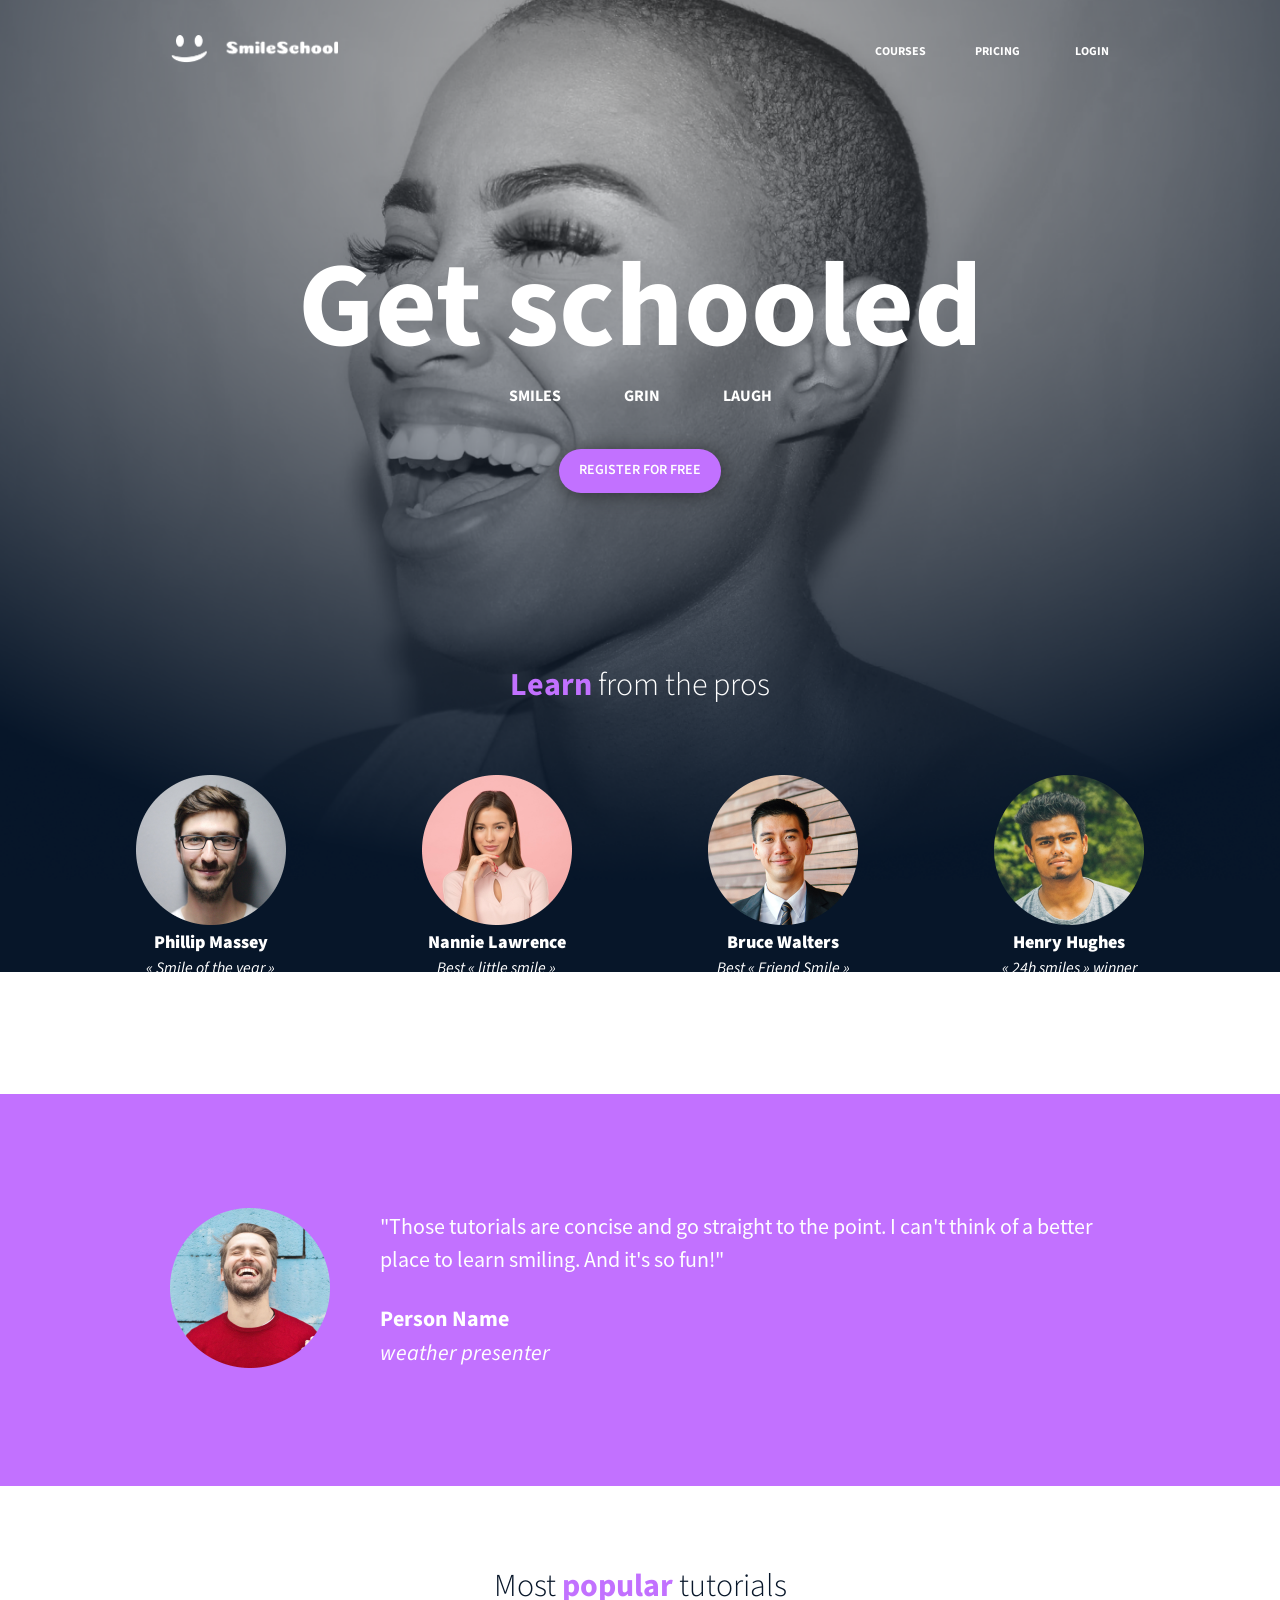
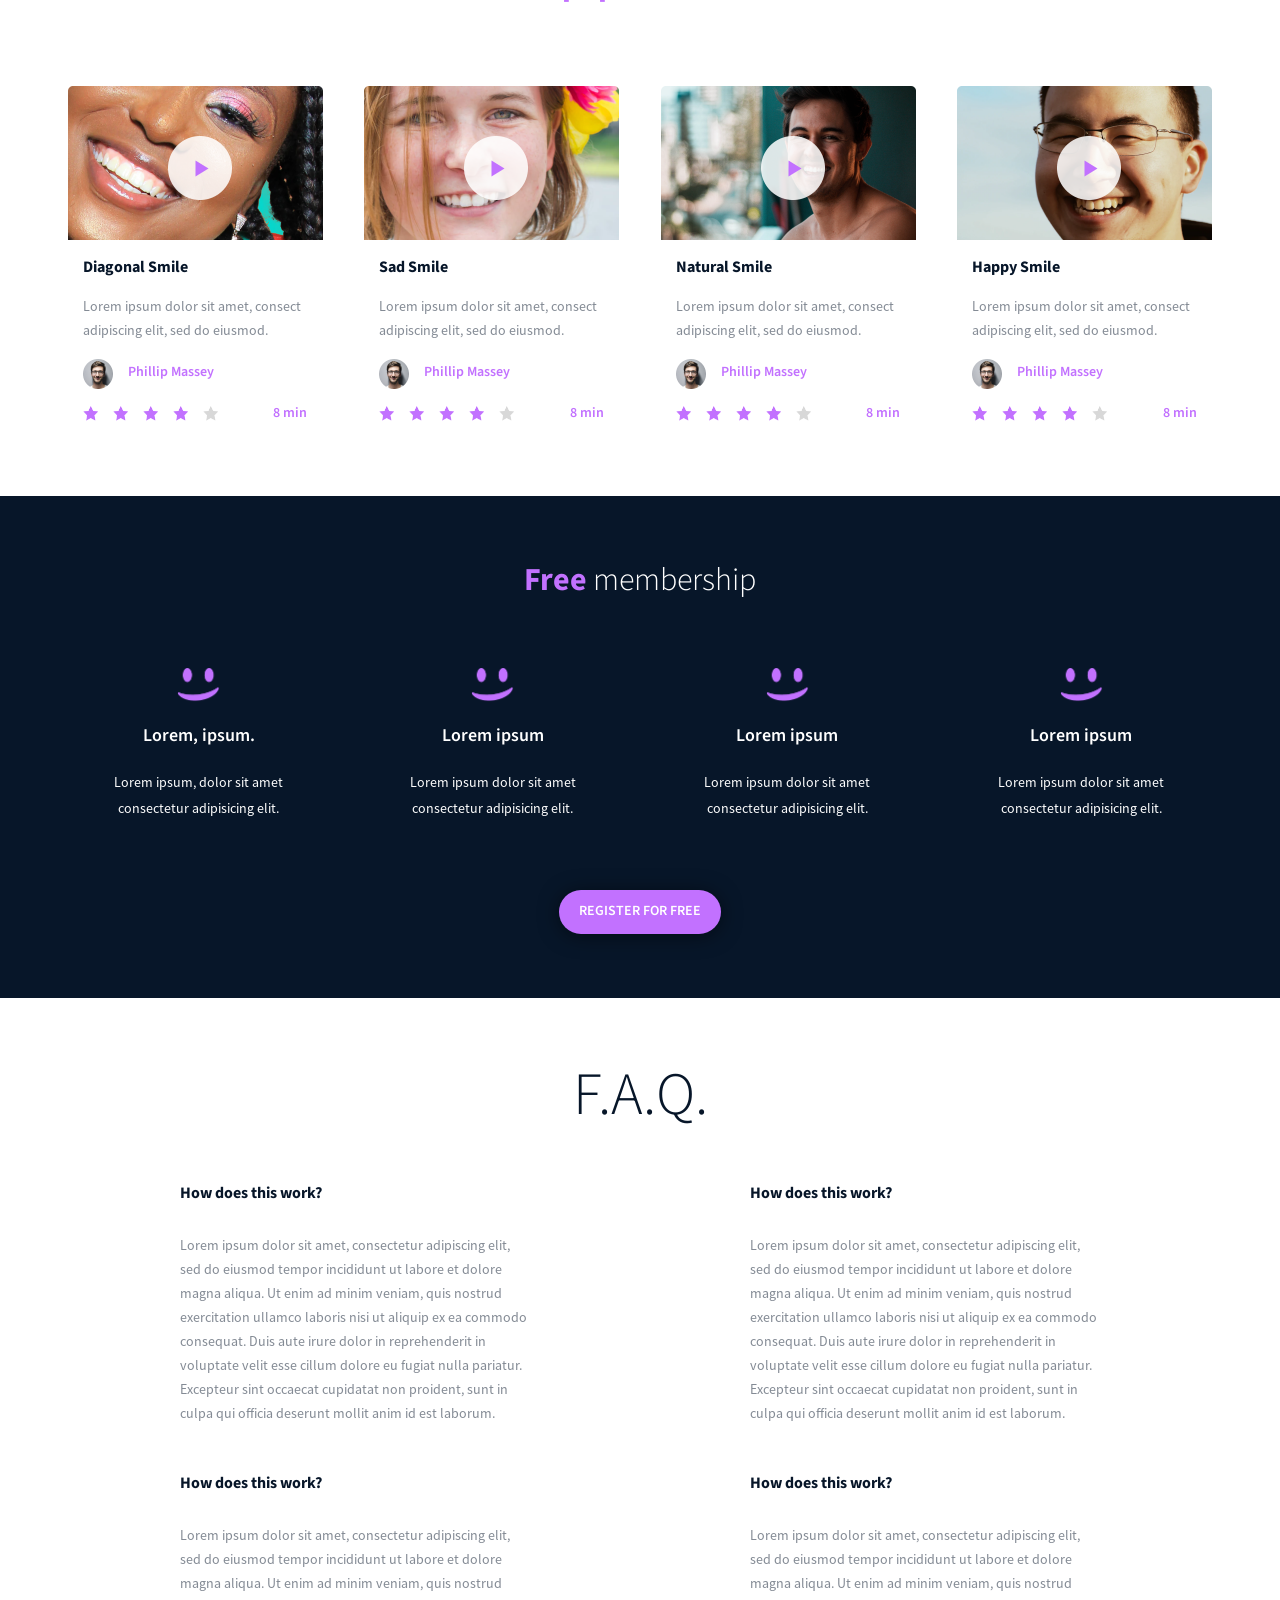
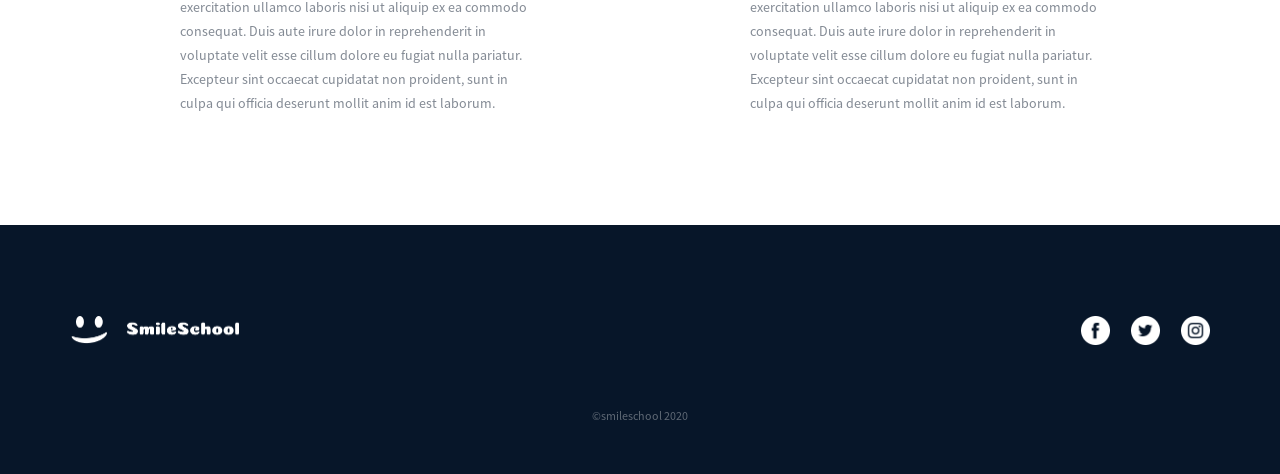
==== css_advanced/task_0/index.html @ 3c14c0f3 "css advanced tasks editing" ====
<!DOCTYPE html>
<html lang="en">
<head>
	<meta charset="UTF-8">
	<meta name="viewport" content="width=device-width, initial-scale=1.0">
	<title>Document</title>
	<link rel="stylesheet" type="text/css" href="./styles.css">
	<link href="https://fonts.googleapis.com/css2?family=Source+Sans+Pro:wght@400;700&display=swap" rel="stylesheet"></head>
<body>
	<header>
		<div class="smile">
		<a href="./images/assets/logo.png" alt="Site logo">
			<img src="./images/assets/logo.png">
		</a>
		</div>
		<div class="menu">
			<p>COURSES</p>
			<p>PRICING</p>
			<p>LOGIN</p>
		</div>
	</header>
	<main>
		<section class="register">
			<div class="schooled">
				<h1>Get schooled</h1>
				<p>SMILES GRIN LAUGH</p>
				<button>REGISTER FOR FREE</button>
			</div>
			<div class="pros">
				<h2><span>Learn </span>from the pros</h2>
				<div class="avatars">
					<div>
						<img src="./images/assets/avatars/avatar1.png">
						<h3>Phillip Massey</h3>
						<p>« Smile of the year » 2018 - 2019</p>
					</div>
					<div>
						<img src="./images/assets/avatars/avatar2.png">
						<h3>Nannie Lawrence</h3>
						<p>Best « little smile » 2017</p>
					</div>
					<div>
						<img src="./images/assets/avatars/avatar3.png">
						<h3>Bruce Walters</h3>
						<p>Best « Friend Smile » live performance 2019</p>
					</div>
					<div>
						<img src="./images/assets/avatars/avatar4.png">
						<h3>Henry Hughes</h3>
						<p>« 24h smiles » winner 2016 - 2019</p>
					</div>
				</div>
			</div>
		</section>
		<section class="testimonial">
			<div>
			<img src="./images/assets/avatars/avatar5.png">
			</div>
			<div>
			<blockquote>
				"Those tutorials are concise and go straight to the point. I can't think of a better place to learn smiling. And it's so fun!"
			</blockquote>
			<p>Person Name</p>
			<em>weather presenter</em>
		</div>
		</section>
		<section class="tutorials">
			<h1>Most <span>popular</span> tutorials</h1>
			<div class="videos">
				<div class="tutorial">
					<img class="preview" src="./images/assets/videos/preview1.png" alt="video preview">
					<img class="play" src="./images/assets/videos/play.png" alt="play button">
					<h2>Diagonal Smile</h2>
					<p>Lorem ipsum dolor sit amet, consect adipiscing elit, sed do eiusmod.</p>
					<div class="author">
						<img src="./images/assets/videos/author.png">
						<h3>Phillip Massey</h3>
					</div>
					<div class="rating">
						<img src="./images/assets/videos/star1-4.png">
						<img src="./images/assets/videos/star1-4.png">
						<img src="./images/assets/videos/star1-4.png">
						<img src="./images/assets/videos/star1-4.png">
						<img src="./images/assets/videos/star5.png">
						<p>8 min</p>
					</div>
				</div>
				<div class="tutorial">
					<img class="preview" src="./images/assets/videos/preview2.png" alt="video preview">
					<img class="play" src="./images/assets/videos/play.png" alt="play button">
					<h2>Sad Smile</h2>
					<p>Lorem ipsum dolor sit amet, consect adipiscing elit, sed do eiusmod.</p>
					<div class="author">
						<img src="./images/assets/videos/author.png">
						<h3>Phillip Massey</h3>
					</div>
					<div class="rating">
						<img src="./images/assets/videos/star1-4.png">
						<img src="./images/assets/videos/star1-4.png">
						<img src="./images/assets/videos/star1-4.png">
						<img src="./images/assets/videos/star1-4.png">
						<img src="./images/assets/videos/star5.png">
						<p>8 min</p>
					</div>
				</div>
				<div class="tutorial">
					<img class="preview" src="./images/assets/videos/preview3.png" alt="video preview">
					<img class="play" src="./images/assets/videos/play.png" alt="play button">
					<h2>Natural Smile</h2>
					<p>Lorem ipsum dolor sit amet, consect adipiscing elit, sed do eiusmod.</p>
					<div class="author">
						<img src="./images/assets/videos/author.png">
						<h3>Phillip Massey</h3>
					</div>
					<div class="rating">
						<img src="./images/assets/videos/star1-4.png">
						<img src="./images/assets/videos/star1-4.png">
						<img src="./images/assets/videos/star1-4.png">
						<img src="./images/assets/videos/star1-4.png">
						<img src="./images/assets/videos/star5.png">
						<p>8 min</p>
					</div>
				</div>
				<div class="tutorial">
					<img class="preview" src="./images/assets/videos/preview4.png" alt="video preview">
					<img class="play" src="./images/assets/videos/play.png" alt="play button">
					<h2>Happy Smile</h2>
					<p>Lorem ipsum dolor sit amet, consect adipiscing elit, sed do eiusmod.</p>
					<div class="author">
						<img src="./images/assets/videos/author.png">
						<h3>Phillip Massey</h3>
					</div>
					<div class="rating">
						<img src="./images/assets/videos/star1-4.png">
						<img src="./images/assets/videos/star1-4.png">
						<img src="./images/assets/videos/star1-4.png">
						<img src="./images/assets/videos/star1-4.png">
						<img src="./images/assets/videos/star5.png">
						<p>8 min</p>
					</div>
				</div>
			</div>	
		</section>
		<section class="membership">
			<h1><span>Free</span> membership</h1>
			<div class="smiles">
				<div>
					<img src="./images/assets/membership/smile.png">
					<h2>Lorem, ipsum.</h2>
					<p>Lorem ipsum, dolor sit amet consectetur adipisicing elit.</p>
				</div>
				<div>
					<img src="./images/assets/membership/smile.png">
					<h2>Lorem ipsum</h2>
					<p>Lorem ipsum dolor sit amet consectetur adipisicing elit.</p>
				</div>
				<div>
					<img src="./images/assets/membership/smile.png">
					<h2>Lorem ipsum</h2>
					<p>Lorem ipsum dolor sit amet consectetur adipisicing elit.</p>
				</div>
				<div>
					<img src="./images/assets/membership/smile.png">
					<h2>Lorem ipsum</h2>
					<p>Lorem ipsum dolor sit amet consectetur adipisicing elit.</p>
				</div>
			</div>
			<button>REGISTER FOR FREE</button>
		</section>
		<section class="faq">
			<h1>F.A.Q.</h1>
			<div class="questions">
				<div class="row">
					<div class="column">
						<h2>How does this work?</h2>
						<p>Lorem ipsum dolor sit amet, consectetur adipiscing elit, sed do eiusmod tempor incididunt ut labore et dolore magna aliqua. Ut enim ad minim veniam, quis nostrud exercitation ullamco laboris nisi ut aliquip ex ea commodo consequat. Duis aute irure dolor in reprehenderit in voluptate velit esse cillum dolore eu fugiat nulla pariatur. Excepteur sint occaecat cupidatat non proident, sunt in culpa qui officia deserunt mollit anim id est laborum.</p>
					</div>
					<div class="column">
						<h2>How does this work?</h2>
						<p>Lorem ipsum dolor sit amet, consectetur adipiscing elit, sed do eiusmod tempor incididunt ut labore et dolore magna aliqua. Ut enim ad minim veniam, quis nostrud exercitation ullamco laboris nisi ut aliquip ex ea commodo consequat. Duis aute irure dolor in reprehenderit in voluptate velit esse cillum dolore eu fugiat nulla pariatur. Excepteur sint occaecat cupidatat non proident, sunt in culpa qui officia deserunt mollit anim id est laborum.</p>
					</div>
				</div>
				<div class="row">
					<div class="column">
						<h2>How does this work?</h2>
						<p>Lorem ipsum dolor sit amet, consectetur adipiscing elit, sed do eiusmod tempor incididunt ut labore et dolore magna aliqua. Ut enim ad minim veniam, quis nostrud exercitation ullamco laboris nisi ut aliquip ex ea commodo consequat. Duis aute irure dolor in reprehenderit in voluptate velit esse cillum dolore eu fugiat nulla pariatur. Excepteur sint occaecat cupidatat non proident, sunt in culpa qui officia deserunt mollit anim id est laborum.</p>
					</div>
					<div class="column">
						<h2>How does this work?</h2>
						<p>Lorem ipsum dolor sit amet, consectetur adipiscing elit, sed do eiusmod tempor incididunt ut labore et dolore magna aliqua. Ut enim ad minim veniam, quis nostrud exercitation ullamco laboris nisi ut aliquip ex ea commodo consequat. Duis aute irure dolor in reprehenderit in voluptate velit esse cillum dolore eu fugiat nulla pariatur. Excepteur sint occaecat cupidatat non proident, sunt in culpa qui officia deserunt mollit anim id est laborum.</p>
					</div>
				</div>
			</div>
		</section>
		</main>
		<footer>
			<div class="footer">
				<div class="logos">
					<img src="./images/assets/logo.png">
					<div class="social">
						<a href="https://www.facebook.com/">
						<img src="./images/assets/footer/facebook.png">
						</a>
						<a href="https://x.com/">
						<img src="./images/assets/footer/twitter.png">
						</a>
						<a href="https://www.instagram.com/">
						<img src="./images/assets/footer/instagram.png">
						</a>
					</div>
				</div>
				<p>©smileschool 2020</p>
			</div>
		</footer>
	</body>
</html>
---- css_advanced/task_0/styles.css ----
/* CSS Reset */
* {
    margin: 0;
    padding: 0;
    box-sizing: border-box;
}

@font-face {
	font-family: 'Source Sans Pro';
	src: url(./fonts/source-sans-pro/SourceSansPro-Regular.otf);
}

html, body {
	margin: 0;
	padding: 0;
	width: 100%;
	height: 100%;
	box-sizing: border-box;
}

body {
	background-image: url("./images/assets/background.png");
	background-size: cover;
	background-repeat: no-repeat;
}

header {
	/* background-color: blueviolet; */
	display: flex;
	justify-content: space-between;
	align-items: center;
	margin: 35px 171px 0 171px;
	height: 32px;
	padding: 0px;

}

p, h1, h2, h3 {
	font-family: 'Source Sans Pro';
	color: #FFFFFF;
}

.menu {
	/* background-color: red; */
	display: flex;
	justify-content: space-between;
	align-items: center;
	width: 234px;
	height: 15px;
	top: 37px;
	left: 1041px;
}

.menu p {
	/* background-color: blue; */
	width: 34px;
	height: 15px;
	left: 200px;
	font-size: 12px;
	font-weight: 700;
	line-height: 15px;
	text-align: left;
}

.smile img {
	/* background-color: green; */
	width: 167px;
	height: 29px;
	top: 35px;
	left: 171px;
}

.register {
	height: 957px;
	/* outline: 2px solid lime; */
	/* background-color: aqua; */
	display: flex;
	flex-wrap: wrap;
	flex-direction: column;
	justify-content: space-around;
	align-items: center;
	margin-bottom: 70px;
}
.schooled {
	/* outline: 2px solid lime; */
	display: flex;
	justify-content: space-between;
	align-items: center;
	flex-wrap: wrap;
	flex-direction: column;
	box-sizing: border-box;
	height: 300px;
	margin: 115px 0 0 0;

}
.schooled h1 {
	/* outline: 2px solid lime; */
	/* background-color: green; */
	width: 700px;
	height: 151px;
	font-family: 'Source Sans Pro';
	font-size: 120px;
	font-weight: 700;
	line-height: 150px;
	text-align: center;
	color: #FFFFFF;
	margin: 40px 0 0 0;
}

.schooled p {
	/* outline: 2px solid blue; */
	/* background-color: chartreuse; */
	display: flex;
	flex-wrap: wrap;
	justify-content: space-around;
	word-spacing: 60px;
	width: 300px;
	margin: 0 0 40px 0;
	font-size: 16px;
	font-weight: 700;
	line-height: 20px;
	text-align: center;
}

button {
	display: flex;
	justify-content: center;
	align-items: center;
	background-color: #C271FF;
	width: 162px;
	height: 44px;
	border: none;
	box-shadow: 0px 2px 20px 0px #00000080;
	font-family: 'Source Sans Pro';
	font-size: 14px;
	font-weight: 600;
	line-height: 17.6px;
	text-align: center;
	color: #FFFFFF;
	border-radius: 50px;
}

.pros {
	/* outline: 2px solid rgb(255, 0, 0); */
	width: 1009px;
	height: 350px;
	/* background-color: crimson; */
	display: flex;
	justify-content: center;
	align-items: center;
	flex-direction: column;
	flex-wrap: wrap;
	margin-bottom: 0px;
	margin-top: 150px;
}
.pros h2 {
	/* background-color: aquamarine; */
	/* outline: 2px solid blue; */
	color: #FFFFFF;
	width: 300px;
	height: 40px;
	font-family: 'Source Sans Pro';
	font-size: 32px;
	font-weight: 300;
	line-height: 40px;
	text-align: center;
}

.pros span {
	color: #C271FF;
	font-weight: 700;
}

.avatars {
	margin-top: 70px;
	width: 1009px;
	height: 237px;
	/* outline: 2px solid greenyellow; */
	/* background-color: aqua; */
	display: flex;
	flex-wrap: wrap;
	flex-direction: row;
	justify-content: space-between;
}
.avatars img {
	width: 150px;
	height: 150px;
}

.avatars h3 {
	font-family: 'Source Sans Pro';
	font-size: 18px;
	font-weight: 900;
	line-height: 27px;
	text-align: center;
	width: 150px;
	height: 27px;
	display: flex;
	justify-content: center;
	color: #FFFFFF;
	/* outline: 2px solid blue; */
}

.avatars p {
	width: 150px;
	height: 48px;
	top: 189px;
	display: flex;
	flex-wrap: wrap;
	flex-direction: column;
	font-size: 16px;
	font-style: italic;
	font-weight: 400;
	line-height: 24px;
	text-align: center;
}


.testimonial {
	/* width: 1440px; */
	height: 392px;
	top: 1093px;
	gap: 50px;
	background-color: #C271FF;
	display: flex;
	flex-wrap: wrap;
	/* flex-direction: column; */
	justify-content: center;
	align-items: center;
	/* outline: 2px solid blue; */
}

.testimonial img {
	width: 160px;
	height: 160px;
}

.testimonial blockquote {
	/* outline: 2px solid blue; */
	width: 730px;
	height: 68px;
	font-family: 'Source Sans Pro';
	font-size: 22px;
	font-weight: 400;
	line-height: 33px;
	text-align: left;
	color: #FFFFFF;
}

.testimonial p {
	width: 129px;
	height: 34px;
	font-size: 22px;
	font-weight: 700;
	line-height: 33px;
	text-align: left;
	margin-top: 25px;
}

.testimonial em {
	width: 165px;
	height: 34px;
	top: 124px;
	font-family: 'Source Sans Pro';
	font-size: 22px;
	font-style: italic;
	font-weight: 400;
	line-height: 33px;
	text-align: left;
	color: #FFFFFF;
}

.tutorials {
	/* outline: 2px solid red; */
	height: 450px;
	display: flex;
	flex-direction: column;
	align-items: center;
	margin: 80px 0;
}

.videos {
	/* outline: 2px solid blue; */
	width: 1228px;
	height: 450px;
	display: flex;
	flex-direction: row;
	justify-content: space-evenly;
	align-items: center;
}

.tutorial {
	display: flex;
	flex-direction: column;
	justify-content: space-between;
	/* outline: 2px solid green; */
	width: 255px;
	height: 335px;
}
.tutorials h1 {
	/* outline: 2px solid green; */
	width: 350px;
	height: 40px;
	font-size: 32px;
	font-weight: 300;
	line-height: 40px;
	text-align: center;
	color: #071629;
	margin-bottom: 80px;
}

.tutorials h1 span {
	font-size: 32px;
	font-weight: 700;
	line-height: 40px;
	text-align: center;
	color: #C271FF;
}
.tutorial h2 {
	display: flex;
	/* outline: 2px solid rgb(0, 162, 255); */
	width: 106px;
	height: 20px;
	font-size: 16px;
	font-weight: 700;
	line-height: 20px;
	text-align: left;
	color: #071629;
	margin-left: 15px;

}

.tutorial p {
	display: flex;
	justify-content: space-around;
	/* outline: 2px solid orange; */
	width: 240px;
	height: 48px;
	font-size: 14px;
	font-weight: 400;
	line-height: 24px;
	color: #07162980;
	margin-left: 15px;
}

.preview {
	/* outline: 2px solid lime; */
	width: 255px;
	height: 154px;
	margin-bottom: 0;
	display: flex;
	justify-content: center;
	align-items: center;
	position: relative;
}

.play {
	/* outline: 2px solid yellow; */
	width: 64px;
	height: 64px;
	position: absolute;
    margin-top: 50px;
    margin-left: 100px;
	z-index: 1;
    /* transform: translate(90px, -110px); */
}

.tutorial .rating {
	/* outline: 2px solid yellowgreen; */
	display: flex;
	justify-content: space-around;
	flex-direction: row;
	height: 15px;
	margin-left: 15px;
}

.tutorial .rating img {
	/* outline: 2px solid yellowgreen; */
	margin-right: 15px;
	width: 15px;
	height: 15px;
}

.tutorial .rating p {
	/* outline: 2px solid yellowgreen; */
	width: 35px;
	height: 15px;
	font-size: 14px;
	font-weight: 600;
	line-height:15px;
	text-align: right;
	color: #C271FF;
	margin-left: auto;
	margin-right: 15px;
}

.tutorial .author {
	display: flex;
	justify-content: space-around;
	margin-left: 15px;
}

.tutorial .author img {
	width: 30px;
	height: 30px;
}

.tutorial .author h3 {
	width: 200px;
	height: 27px;
	font-size: 14px;
	font-weight: 600;
	line-height: 27px;
	text-align: left;
	color: #C271FF;
	margin-left: 15px;
}

.membership {
	height: 502px;
	display: flex;
	flex-wrap:wrap;
	flex-direction: column;
	justify-content: space-around;
	align-items: center;
	background-color: #071629;
}

.membership h1 {
	width: 250px;
	height: 40px;
	font-size: 32px;
	font-weight: 300;
	line-height: 40px;
	text-align: center;
	margin: 30px 0 0 0;
}

.membership h1 span {
	font-size: 32px;
	font-weight: 700;
	line-height: 40px;
	text-align: center;
	color: #C271FF;
}

.membership .smiles {
	/* outline: 3px solid red; */
	display: flex;
	flex-direction: row;
	justify-content: space-between;
	align-items: center;
	width: 1140px;
}

.membership .smiles div {
	/* outline: 3px solid greenyellow; */
	display: flex;
	flex-direction: column;
	justify-content: space-between;
	align-items: center;
	width: 257px;
	height: 153px;
}

.membership img {
	width: 43px;
	height: 35px;
}

.membership h2 {
	width: 256px;
	height: 26px;
	font-size: 18px;
	font-weight: 600;
	line-height: 26px;
	text-align: center;
}

.membership p {
	width: 212px;
	height: 52px;
	opacity: 0px;
	font-size: 14px;
	font-weight: 400;
	line-height: 26px;
	text-align: center;
}

.membership button {
	margin: 0 0 30px 0;
}

.faq {
	margin: 60px 0;
	display: flex;
	flex-direction: column;
	justify-content: space-around;
	align-items: center;
	/* outline: 3px solid slateblue; */
	height: 707px;
}

.faq h1 {
	width: 136px;
	height: 75px;
	font-size: 60px;
	font-weight: 300;
	line-height: 75px;
	text-align: center;
	color: #071629;
}

.faq .questions {
	display: flex;
	flex-direction: column;
	justify-content: space-between;
	/* outline: 3px solid orchid; */
	width: 920px;
	height: 707px;
	margin: 50px 0;
}

.faq .questions .row  {
	/* outline: 3px solid green; */
	display: flex;
	flex-direction: row;
	justify-content: space-between;
}

.faq .questions .column  {
	width: 350px;
	height: 242px;
	/* outline: 3px solid red; */
	display: flex;
	flex-direction: column;
	justify-content: space-between;
}

.faq .questions .column h2 {
	width: 145px;
	height: 20px;
	font-size: 16px;
	font-weight: 700;
	line-height: 20px;
	text-align: left;
	color: #071629;
}

.faq .questions .column p {
	width: 350px;
	height: 192px;
	opacity: 0px;
	font-size: 14px;
	font-weight: 400;
	line-height: 24px;
	text-align: left;
	color: #07162980;
}

.footer {
	height: 249px;
	display: flex;
	flex-direction: column;
	flex-wrap: wrap;
	align-items: center;
	justify-content: space-around;
	background-color: #071629;
}

.footer .logos {
	width: 1140px;
	/* outline: 3px solid green; */
	display: flex;
	flex-direction: row;
	justify-content: space-between;
	margin: 60px 0 0 0;
}

.footer .logos .social {
	display: flex;
	flex-wrap: wrap;
	flex-direction: row;
	justify-content: space-between;
	width: 130px;
	height: 30px;
	/* outline: 3px solid blue; */
}

.footer .logos img {
	width: 169px;
	height: 30px;
	padding: 0.02px 0px 0.52px 0.59px;
}

.footer .logos .social img {
	width: 30px;
	height: 30px;
}

.footer p {
	width: 96px;
	height: 15px;
	opacity: 35%;
	font-size: 12px;
	font-weight: 400;
	line-height: 15px;
	text-align: left;
	margin: 0 0 20px 0;
}
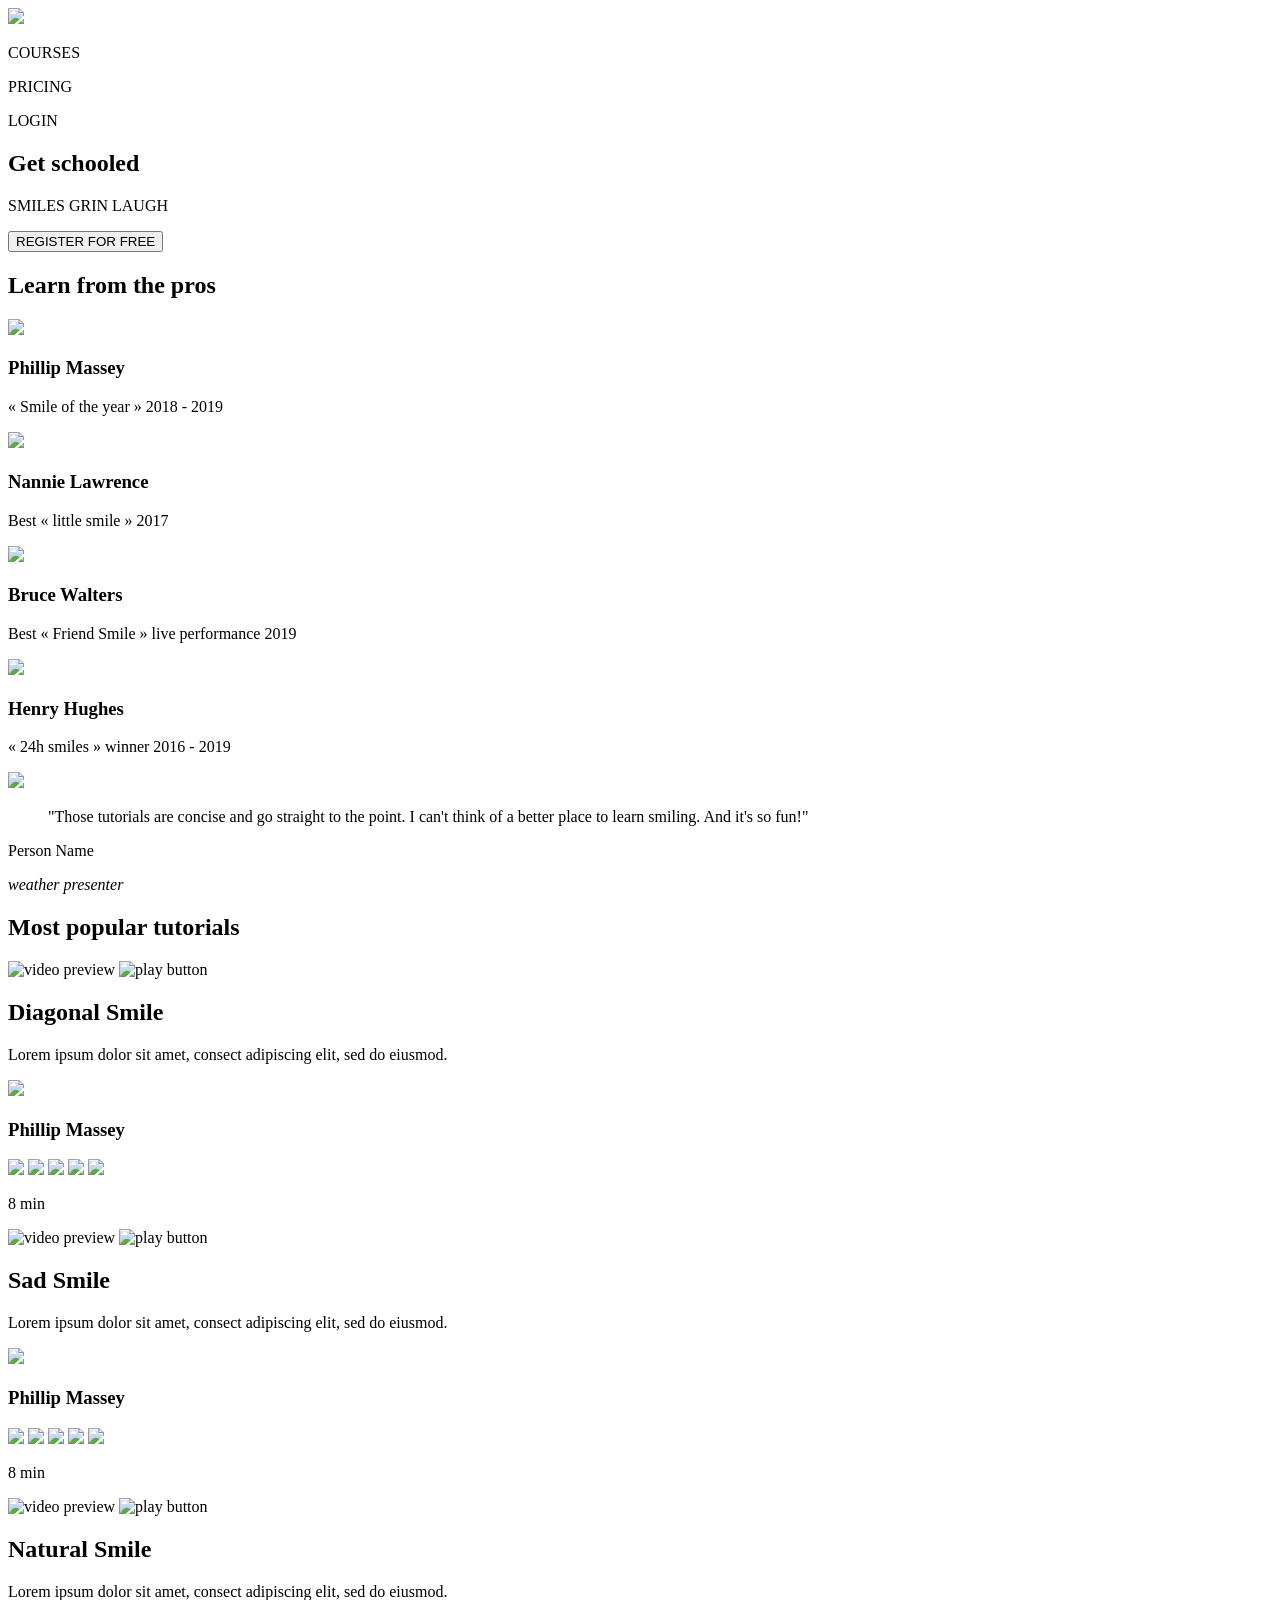
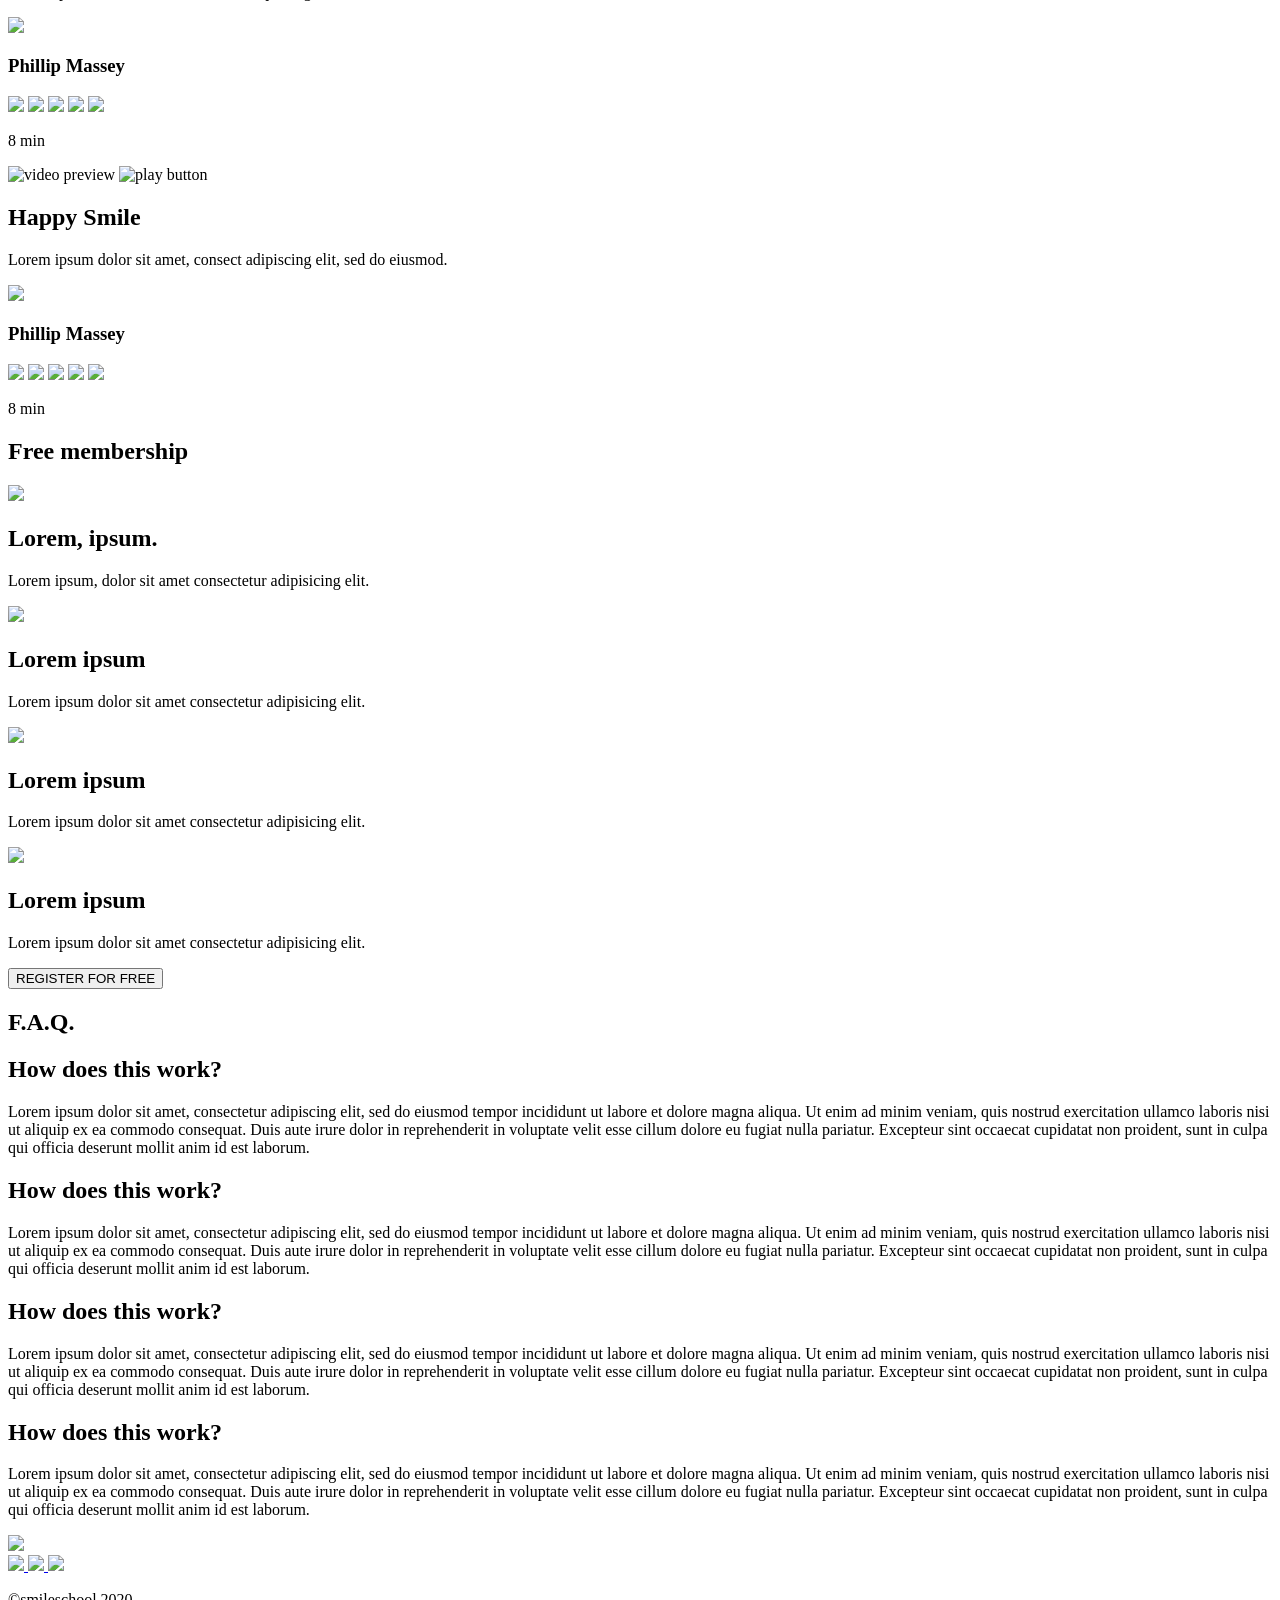
==== commit f5b14f35: "css advanced tasks editing" ====
--- a/css_advanced/task_0/index.html
+++ b/css_advanced/task_0/index.html
@@ -4,8 +4,7 @@
 	<meta charset="UTF-8">
 	<meta name="viewport" content="width=device-width, initial-scale=1.0">
 	<title>Document</title>
-	<link rel="stylesheet" type="text/css" href="./styles.css">
-	<link href="https://fonts.googleapis.com/css2?family=Source+Sans+Pro:wght@400;700&display=swap" rel="stylesheet"></head>
+</head>
 <body>
 	<header>
 		<div class="smile">
